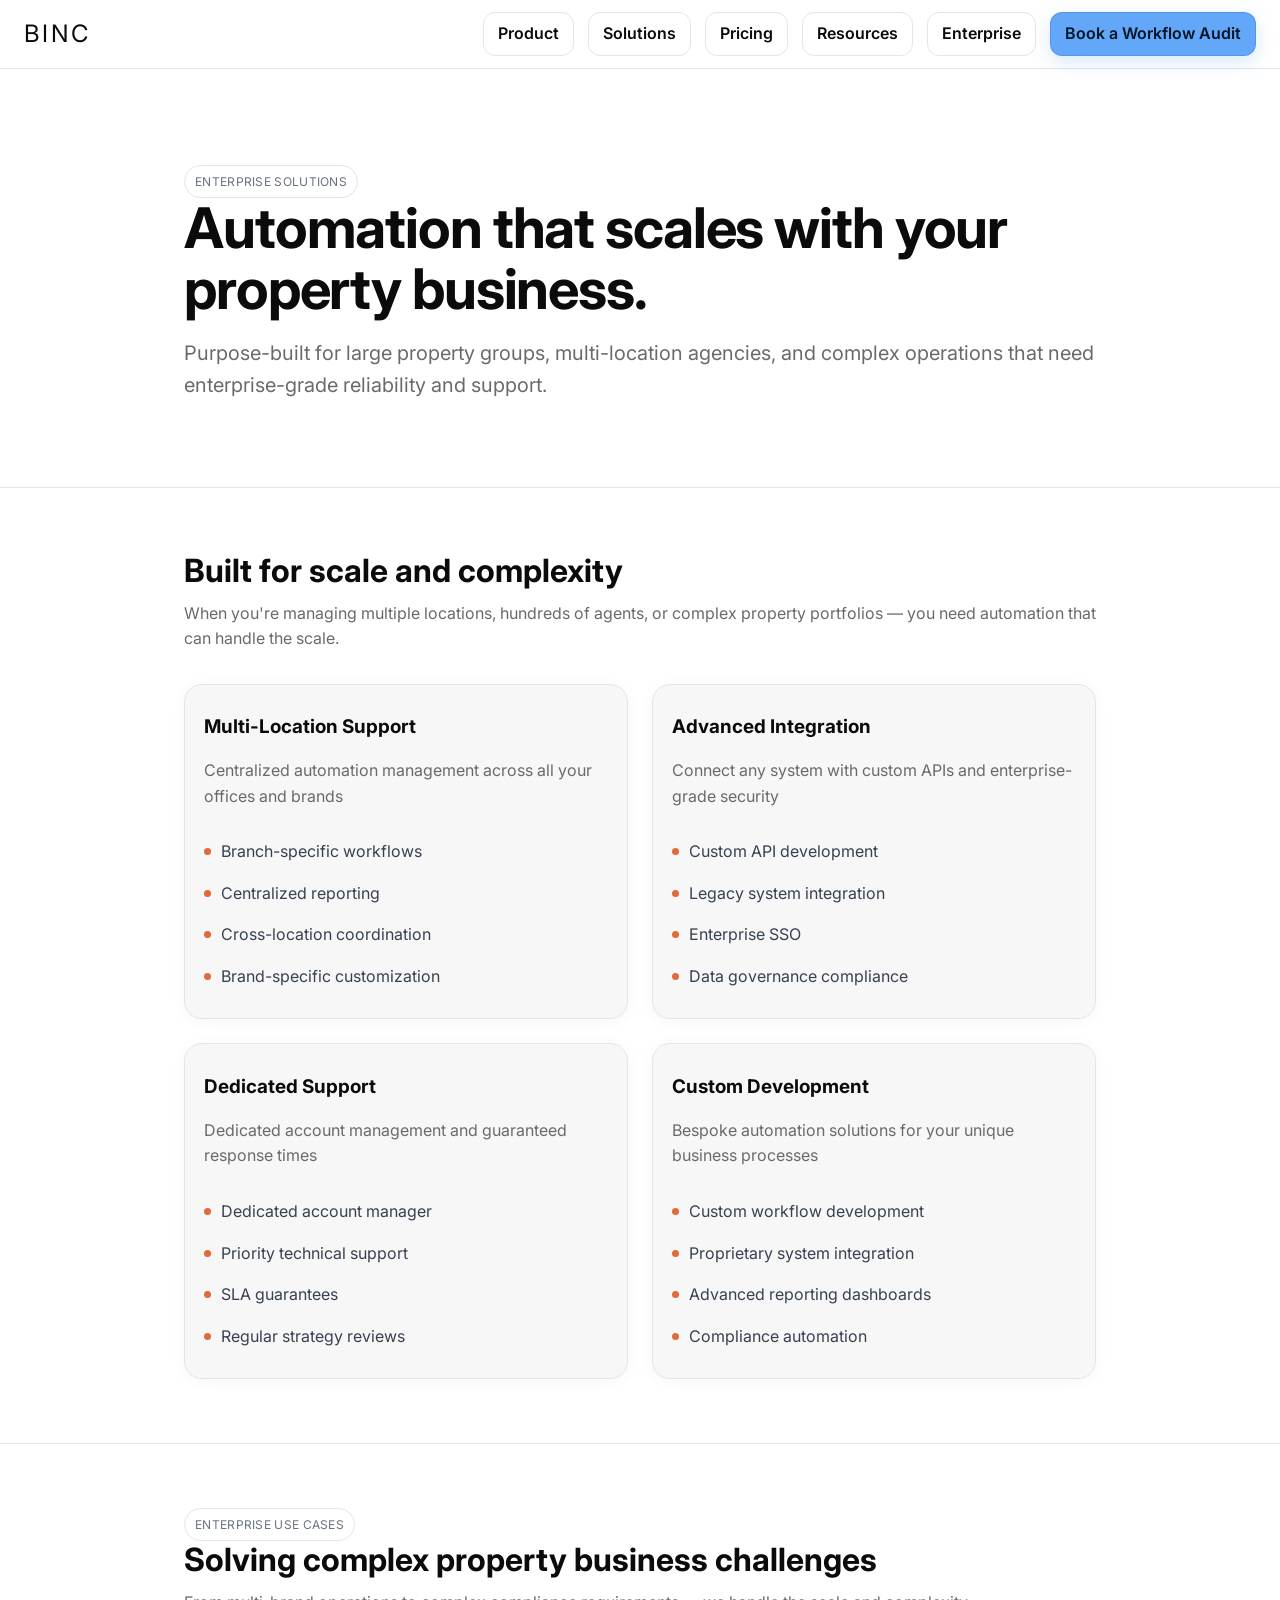
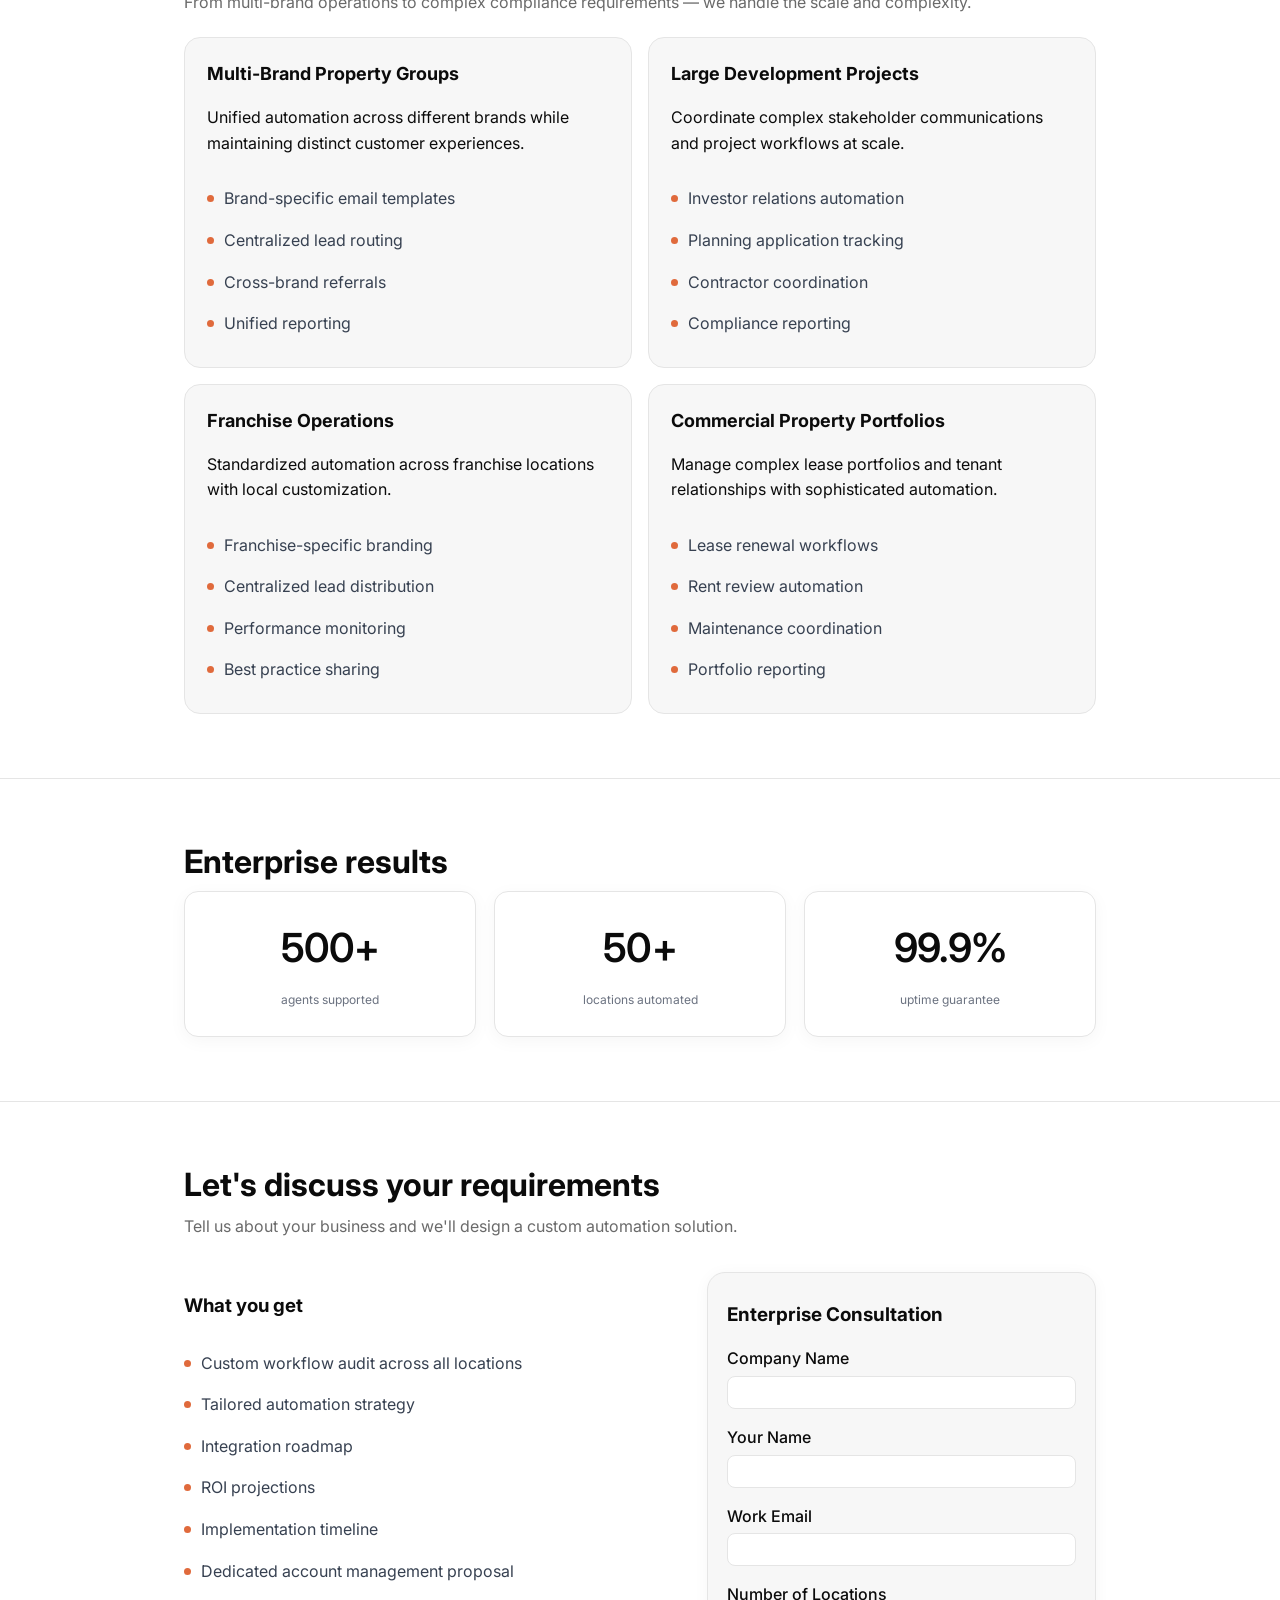
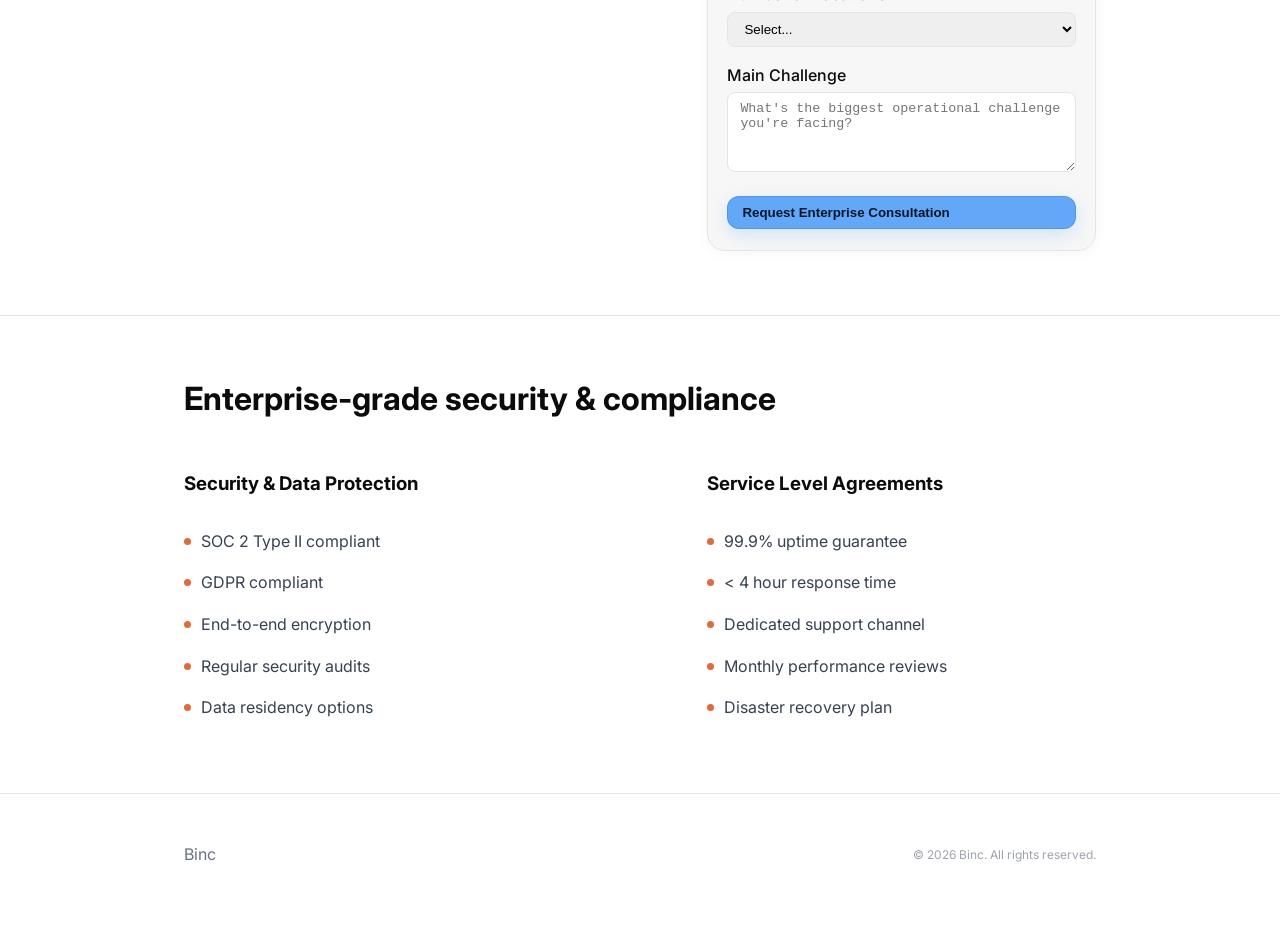
==== enterprise.html @ 6289977e "Initial Binc AI website - professional multi-page property automation site" ====
<!DOCTYPE html>
<html lang="en">
<head>
  <meta charset="utf-8" />
  <meta name="viewport" content="width=device-width, initial-scale=1" />
  <title>Enterprise — Binc AI for Large Property Businesses</title>
  <meta name="description" content="Enterprise-grade AI workflow automation for large property businesses, groups, and multi-location operations." />
  <link rel="preconnect" href="https://fonts.googleapis.com">
  <link rel="preconnect" href="https://fonts.gstatic.com" crossorigin>
  <link href="https://fonts.googleapis.com/css2?family=Inter:wght@400;500;600;700&display=swap" rel="stylesheet">
  <link rel="stylesheet" href="./styles.css?v=9">
</head>
<body>
  <header>
    <nav class="wrap nav" aria-label="Main navigation" style="display: flex !important; justify-content: space-between !important; align-items: center !important; width: 100% !important; max-width: none !important;">
      <div class="brand" aria-label="Binc home">
        <a href="./index.html" style="display:flex; align-items:center; text-decoration:none; color:inherit">
          <span style="font-size: 24px; font-weight: 400; letter-spacing: 0.1em;">BINC</span>
        </a>
      </div>
      <div style="display: flex; align-items: center;">
        <a href="./product.html" class="btn btn-ghost">Product</a>
        <a href="./solutions.html" class="btn btn-ghost">Solutions</a>
        <a href="./prices.html" class="btn btn-ghost">Pricing</a>
        <a href="./resources.html" class="btn btn-ghost">Resources</a>
        <a href="./enterprise.html" class="btn btn-ghost">Enterprise</a>
        <a href="./index.html#audit" class="btn btn-primary">Book a Workflow Audit</a>
      </div>
    </nav>
  </header>

  <main>
    <!-- HERO -->
    <section class="hero">
      <div class="wrap">
        <span class="pill">Enterprise Solutions</span>
        <h1>Automation that scales with your property business.</h1>
        <p class="sub">Purpose-built for large property groups, multi-location agencies, and complex operations that need enterprise-grade reliability and support.</p>
      </div>
    </section>

    <!-- ENTERPRISE FEATURES -->
    <section>
      <div class="wrap">
        <h2>Built for scale and complexity</h2>
        <p class="lead">When you're managing multiple locations, hundreds of agents, or complex property portfolios — you need automation that can handle the scale.</p>
        
        <div class="cards" style="grid-template-columns:repeat(2,1fr); gap:24px; margin-top:32px">
          <div class="card">
            <h3>Multi-Location Support</h3>
            <p class="muted">Centralized automation management across all your offices and brands</p>
            <ul class="clean">
              <li>Branch-specific workflows</li>
              <li>Centralized reporting</li>
              <li>Cross-location coordination</li>
              <li>Brand-specific customization</li>
            </ul>
          </div>
          
          <div class="card">
            <h3>Advanced Integration</h3>
            <p class="muted">Connect any system with custom APIs and enterprise-grade security</p>
            <ul class="clean">
              <li>Custom API development</li>
              <li>Legacy system integration</li>
              <li>Enterprise SSO</li>
              <li>Data governance compliance</li>
            </ul>
          </div>
          
          <div class="card">
            <h3>Dedicated Support</h3>
            <p class="muted">Dedicated account management and guaranteed response times</p>
            <ul class="clean">
              <li>Dedicated account manager</li>
              <li>Priority technical support</li>
              <li>SLA guarantees</li>
              <li>Regular strategy reviews</li>
            </ul>
          </div>
          
          <div class="card">
            <h3>Custom Development</h3>
            <p class="muted">Bespoke automation solutions for your unique business processes</p>
            <ul class="clean">
              <li>Custom workflow development</li>
              <li>Proprietary system integration</li>
              <li>Advanced reporting dashboards</li>
              <li>Compliance automation</li>
            </ul>
          </div>
        </div>
      </div>
    </section>

    <!-- USE CASES -->
    <section class="integrations">
      <div class="wrap">
        <span class="pill">Enterprise Use Cases</span>
        <h2>Solving complex property business challenges</h2>
        <p class="lead">From multi-brand operations to complex compliance requirements — we handle the scale and complexity.</p>
        
        <div class="grid" aria-label="Enterprise use cases">
          <div class="bucket">
            <h3>Multi-Brand Property Groups</h3>
            <p class="muted">Unified automation across different brands while maintaining distinct customer experiences.</p>
            <ul class="clean">
              <li>Brand-specific email templates</li>
              <li>Centralized lead routing</li>
              <li>Cross-brand referrals</li>
              <li>Unified reporting</li>
            </ul>
          </div>
          
          <div class="bucket">
            <h3>Large Development Projects</h3>
            <p class="muted">Coordinate complex stakeholder communications and project workflows at scale.</p>
            <ul class="clean">
              <li>Investor relations automation</li>
              <li>Planning application tracking</li>
              <li>Contractor coordination</li>
              <li>Compliance reporting</li>
            </ul>
          </div>
          
          <div class="bucket">
            <h3>Franchise Operations</h3>
            <p class="muted">Standardized automation across franchise locations with local customization.</p>
            <ul class="clean">
              <li>Franchise-specific branding</li>
              <li>Centralized lead distribution</li>
              <li>Performance monitoring</li>
              <li>Best practice sharing</li>
            </ul>
          </div>
          
          <div class="bucket">
            <h3>Commercial Property Portfolios</h3>
            <p class="muted">Manage complex lease portfolios and tenant relationships with sophisticated automation.</p>
            <ul class="clean">
              <li>Lease renewal workflows</li>
              <li>Rent review automation</li>
              <li>Maintenance coordination</li>
              <li>Portfolio reporting</li>
            </ul>
          </div>
        </div>
      </div>
    </section>

    <!-- ENTERPRISE STATS -->
    <section>
      <div class="wrap">
        <h2>Enterprise results</h2>
        <div class="stats-row" style="background:transparent; border:none; padding:0">
          <div class="stat-box">
            <span class="num">500+</span>
            <span class="label">agents supported</span>
          </div>
          <div class="stat-box">
            <span class="num">50+</span>
            <span class="label">locations automated</span>
          </div>
          <div class="stat-box">
            <span class="num">99.9%</span>
            <span class="label">uptime guarantee</span>
          </div>
        </div>
      </div>
    </section>

    <!-- ENTERPRISE CONTACT FORM -->
    <section class="integrations">
      <div class="wrap">
        <h2>Let's discuss your requirements</h2>
        <p class="lead">Tell us about your business and we'll design a custom automation solution.</p>
        
        <div class="grid-2" style="margin-top:32px">
          <div>
            <h3>What you get</h3>
            <ul class="clean">
              <li>Custom workflow audit across all locations</li>
              <li>Tailored automation strategy</li>
              <li>Integration roadmap</li>
              <li>ROI projections</li>
              <li>Implementation timeline</li>
              <li>Dedicated account management proposal</li>
            </ul>
          </div>
          
          <div class="card">
            <h3>Enterprise Consultation</h3>
            <form style="margin-top:16px">
              <div style="margin-bottom:16px">
                <label style="display:block; margin-bottom:4px; font-weight:500">Company Name</label>
                <input type="text" name="company" required style="width:100%; padding:8px 12px; border:1px solid var(--line); border-radius:8px">
              </div>
              <div style="margin-bottom:16px">
                <label style="display:block; margin-bottom:4px; font-weight:500">Your Name</label>
                <input type="text" name="name" required style="width:100%; padding:8px 12px; border:1px solid var(--line); border-radius:8px">
              </div>
              <div style="margin-bottom:16px">
                <label style="display:block; margin-bottom:4px; font-weight:500">Work Email</label>
                <input type="email" name="email" required style="width:100%; padding:8px 12px; border:1px solid var(--line); border-radius:8px">
              </div>
              <div style="margin-bottom:16px">
                <label style="display:block; margin-bottom:4px; font-weight:500">Number of Locations</label>
                <select name="locations" required style="width:100%; padding:8px 12px; border:1px solid var(--line); border-radius:8px">
                  <option value="">Select...</option>
                  <option value="5-10">5-10 locations</option>
                  <option value="11-25">11-25 locations</option>
                  <option value="26-50">26-50 locations</option>
                  <option value="50+">50+ locations</option>
                </select>
              </div>
              <div style="margin-bottom:16px">
                <label style="display:block; margin-bottom:4px; font-weight:500">Main Challenge</label>
                <textarea name="challenge" placeholder="What's the biggest operational challenge you're facing?" style="width:100%; padding:8px 12px; border:1px solid var(--line); border-radius:8px; min-height:80px"></textarea>
              </div>
              <button type="submit" class="btn btn-primary" style="width:100%">Request Enterprise Consultation</button>
            </form>
          </div>
        </div>
      </div>
    </section>

    <!-- SECURITY & COMPLIANCE -->
    <section>
      <div class="wrap">
        <h2>Enterprise-grade security & compliance</h2>
        <div class="grid-2" style="margin-top:32px">
          <div>
            <h3>Security & Data Protection</h3>
            <ul class="clean">
              <li>SOC 2 Type II compliant</li>
              <li>GDPR compliant</li>
              <li>End-to-end encryption</li>
              <li>Regular security audits</li>
              <li>Data residency options</li>
            </ul>
          </div>
          <div>
            <h3>Service Level Agreements</h3>
            <ul class="clean">
              <li>99.9% uptime guarantee</li>
              <li>< 4 hour response time</li>
              <li>Dedicated support channel</li>
              <li>Monthly performance reviews</li>
              <li>Disaster recovery plan</li>
            </ul>
          </div>
        </div>
      </div>
    </section>
  </main>

  <footer>
    <div class="wrap row">
      <div>Binc</div>
      <div class="tiny">© <span id="y"></span> Binc. All rights reserved.</div>
    </div>
  </footer>

  <script>
    document.getElementById('y').textContent = new Date().getFullYear();
  </script>
</body>
</html>
---- styles.css ----
:root{
  /* Palette (light minimal) */
  --bg:#FFFFFF;
  --text:#0B0B0B;
  --muted:#6A6A6A;
  --card:#F7F7F7;
  --line:#E5E5E5;
  --blue:#63A7F9; /* glowing blue stays */
  --orange:#E06A3C; /* brand warm accent */
  --teal:#45D4D4; /* support accent */
  --slate:#C9C9C9;
  --maxw:960px;
}

*{box-sizing:border-box}
html,body{height:100%}
body{
  margin:0; background:var(--bg); color:var(--text);
  font-family:'Inter',system-ui,-apple-system,Segoe UI,Roboto,Ubuntu,'Helvetica Neue',Arial,sans-serif;
  -webkit-font-smoothing:antialiased; -moz-osx-font-smoothing:grayscale;
  line-height:1.6;
}

a{color:inherit}
.wrap{max-width:var(--maxw); margin:0 auto; padding:0 24px}

/* Header */
header{position:sticky; top:0; z-index:40; backdrop-filter:saturate(130%) blur(12px); background:rgba(255,255,255,.8); border-bottom:1px solid var(--line)}
.nav{display:flex; align-items:center; height:68px; width:100%}
.brand{display:flex; align-items:center; gap:12px; font-weight:700; letter-spacing:.2px; flex:0 0 auto}
.dot{width:12px; height:12px; border-radius:999px; background:var(--blue); box-shadow:0 0 22px rgba(99,167,249,.55)}
.brand span{font-size:18px}
.nav > div:last-child{display:flex; align-items:center; margin-left:auto; flex:0 0 auto}
.nav a.btn{margin-left:14px}

/* Buttons */
.btn{display:inline-flex; align-items:center; gap:8px; border-radius:12px; padding:8px 14px; font-weight:600; text-decoration:none; border:1px solid transparent; transition:.2s ease}
.btn-primary{background:var(--blue); color:#021528; border:1px solid rgba(2,21,40,.12); box-shadow:0 6px 18px rgba(99,167,249,.25)}
.btn-primary:hover{transform:translateY(-1px)}
.btn-ghost{color:var(--text); border-color:var(--line); background:#fff} 
.btn-ghost:hover{background:#F4F7FF; border-color:rgba(99,167,249,.35)}

/* Hero */
.hero{padding:96px 0 72px; border-bottom:1px solid var(--line)}
.hero h1{font-size:clamp(36px,6vw,56px); line-height:1.08; margin:0 0 18px; font-weight:700; letter-spacing:-.02em}
.hero p.sub{font-size:clamp(16px,2.2vw,20px); color:var(--muted); margin:0 0 14px}

.actions{display:flex; gap:14px; flex-wrap:wrap}

/* Capacity section */
section{padding:64px 0; background:#FFFFFF;}
h2{font-size:clamp(24px,3.2vw,32px); line-height:1.2; margin:0 0 10px}
p.lead{color:var(--muted); margin:0 0 22px}
.grid-2{display:grid; grid-template-columns:1.1fr .9fr; gap:48px}
.pill{display:inline-block; padding:6px 10px; border-radius:999px; background:#fff; border:1px solid var(--line); color:#6B7280; font-size:12px; letter-spacing:.3px; text-transform:uppercase}
ul.clean{list-style:none; padding:0; margin:22px 0 0}
ul.clean li{display:flex; align-items:flex-start; gap:10px; padding:8px 0; color:#374151}
ul.clean li:before{content:''; width:7px; height:7px; border-radius:999px; background:var(--orange); display:inline-block; margin-top:9px}

/* ROI block */
.roi{padding:72px 0; border-block:1px solid var(--line); background:#FFFFFF;} 
.roi .card{background:#fff; border:1px solid var(--line); border-radius:14px; padding:18px; box-shadow:0 4px 18px rgba(0,0,0,.04)}
.card h3{margin:0 0 6px; font-size:18px}
.index{width:28px; height:28px; display:inline-grid; place-items:center; border-radius:999px; background:var(--blue); color:#021528; font-weight:600; border:1px solid rgba(99,167,249,.35); margin-right:10px;}

/* Reassurance */
.bar{height:1px; background:linear-gradient(90deg, transparent, var(--orange), transparent); opacity:.65}

/* Footer */
footer{padding:48px 0 64px; border-top:1px solid var(--line); color:#B9B9B9}
footer .row{display:flex; align-items:center; justify-content:space-between; gap:16px; flex-wrap:wrap}
.tiny{font-size:12px; opacity:.65}

/* Responsive */
@media (max-width:900px){
  .grid-2{grid-template-columns:1fr; gap:22px}
  .cards{grid-template-columns:1fr}
  .hero{padding:64px 0 40px}
  .logo-row{grid-template-columns:repeat(3, minmax(0,1fr))}
  .calc .row{grid-template-columns:1fr}
}

/* Integrations */
.integrations .grid{display:grid; grid-template-columns:repeat(2,1fr); gap:16px}
.integrations .bucket{background:var(--card); border:1px solid var(--line); border-radius:16px; padding:22px}
.integrations .bucket h3{margin:0 0 6px; font-size:18px}
.logo-row{margin-top:16px; display:grid; grid-template-columns:repeat(4, minmax(0,1fr)); gap:16px}
.logo{border:1px solid var(--line); border-radius:12px; padding:10px 12px; text-align:center; color:#4B5563; font-size:13px; background:#fff}
.logo img, img.logo{max-width:100%; height:60px; object-fit:contain; border:none; border-radius:0; padding:12px; background:transparent}
.calc{margin-top:22px}
.calc .row{display:grid; grid-template-columns:repeat(3,1fr); gap:12px}
.calc label{display:block; font-size:12px; color:#C9CDD2; margin-bottom:6px}
.calc input{width:100%; background:#fff; border:1px solid var(--line); border-radius:10px; padding:10px 12px; color:var(--text)}
.calc .result{margin-top:14px; background:#fff; border:1px solid var(--line); border-radius:12px; padding:12px}

/* Stat bar */
.statbar{border-bottom:1px solid var(--line); background:#FAFBFF}
.stats-row{display:grid; grid-template-columns:repeat(3,1fr); gap:18px; align-items:stretch}
.stat-box{background:#fff; border:1px solid var(--line); border-radius:14px; padding:24px; text-align:center; position:relative; box-shadow:0 4px 18px rgba(0,0,0,.04)}
.stat-box .num{display:block; font-size:clamp(28px,5vw,40px); font-weight:600; letter-spacing:-.02em; margin-bottom:6px}
.stat-box .label{color:#6B7280; font-size:12px}

/* Tooltip */
.stat-box[data-tip]:after{content:attr(data-tip); position:absolute; left:50%; transform:translate(-50%, 8px); bottom:-8px; width:max-content; max-width:260px; background:#111827; color:#F9FAFB; font-size:12px; padding:8px 10px; border-radius:8px; opacity:0; pointer-events:none; transition:.15s ease; box-shadow:0 8px 18px rgba(0,0,0,.18)}
.stat-box:hover:after{opacity:1; transform:translate(-50%, 12px)}

.lead-form{display:flex; gap:10px; align-items:center; justify-content:center; max-width:520px; margin:10px auto 0}
.lead-input{flex:1; min-width:220px; max-width:320px; background:#fff; border:1px solid var(--line); border-radius:10px; padding:8px 12px; color:var(--text)}

/* Improve readability in lower sections */
.integrations{background:#FFFFFF; border-top:1px solid var(--line); border-bottom:1px solid var(--line);}
footer{color:#6B7280}

/* Cards */
.cards{display:grid; grid-template-columns:repeat(auto-fit, minmax(280px, 1fr)); gap:2rem; margin-top:1.2rem}
.card{position:relative; padding:1.6rem 1.2rem 1.3rem 1.2rem; background:var(--card); border:1px solid var(--line); border-radius:18px; transition:.18s all ease; box-shadow: 0 2px 16px 0 rgba(0,0,0,0.04); min-width:0; z-index:1}
.card:hover{transform: translateY(-4px) scale(1.01); border-color:var(--blue); box-shadow: 0 6px 24px rgba(99,167,249,.15)}
.card h3{margin:.1rem 0 .4rem; font-size:1.18rem}
.card p{color:var(--muted)}

/* ROI Section fixes */
.roi .card .stat{font-size:1.1rem; font-weight:600; color:var(--text); margin-bottom:8px}
.roi .card .muted{color:var(--muted); font-size:0.95rem}
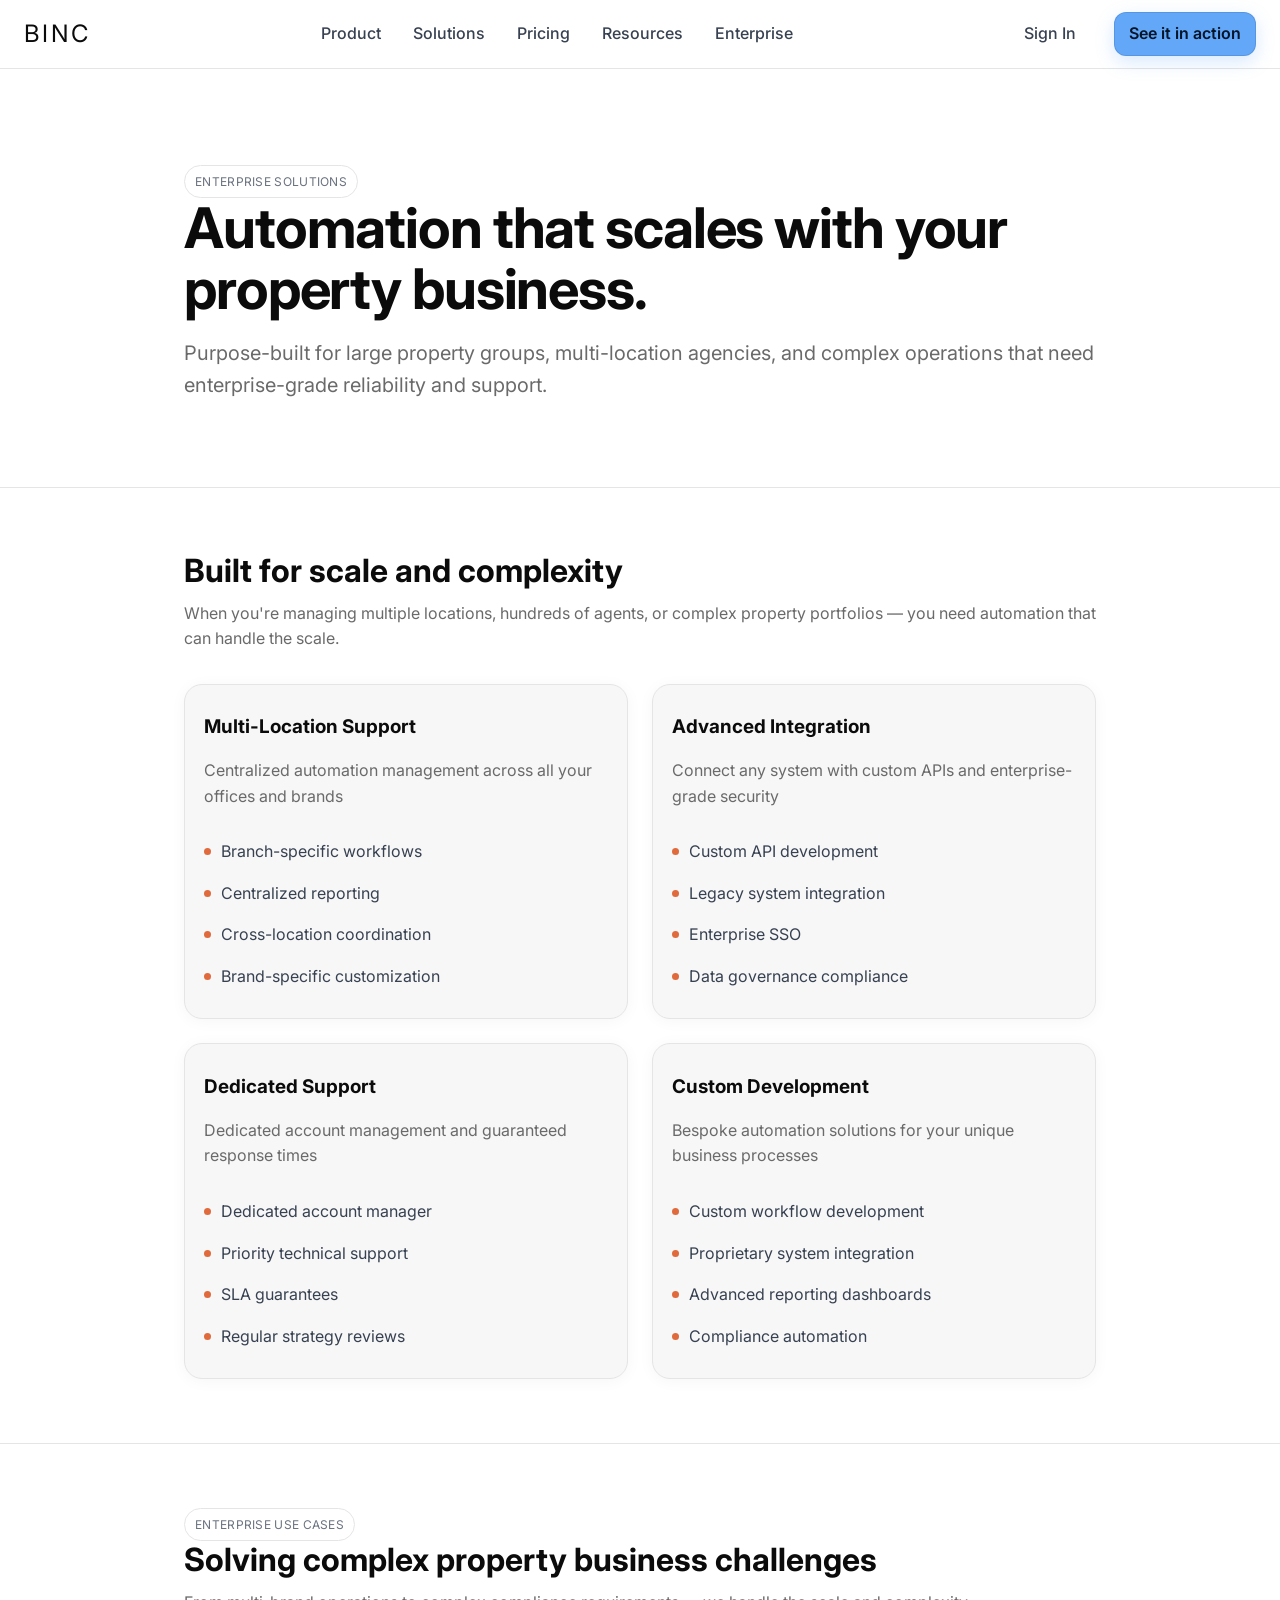
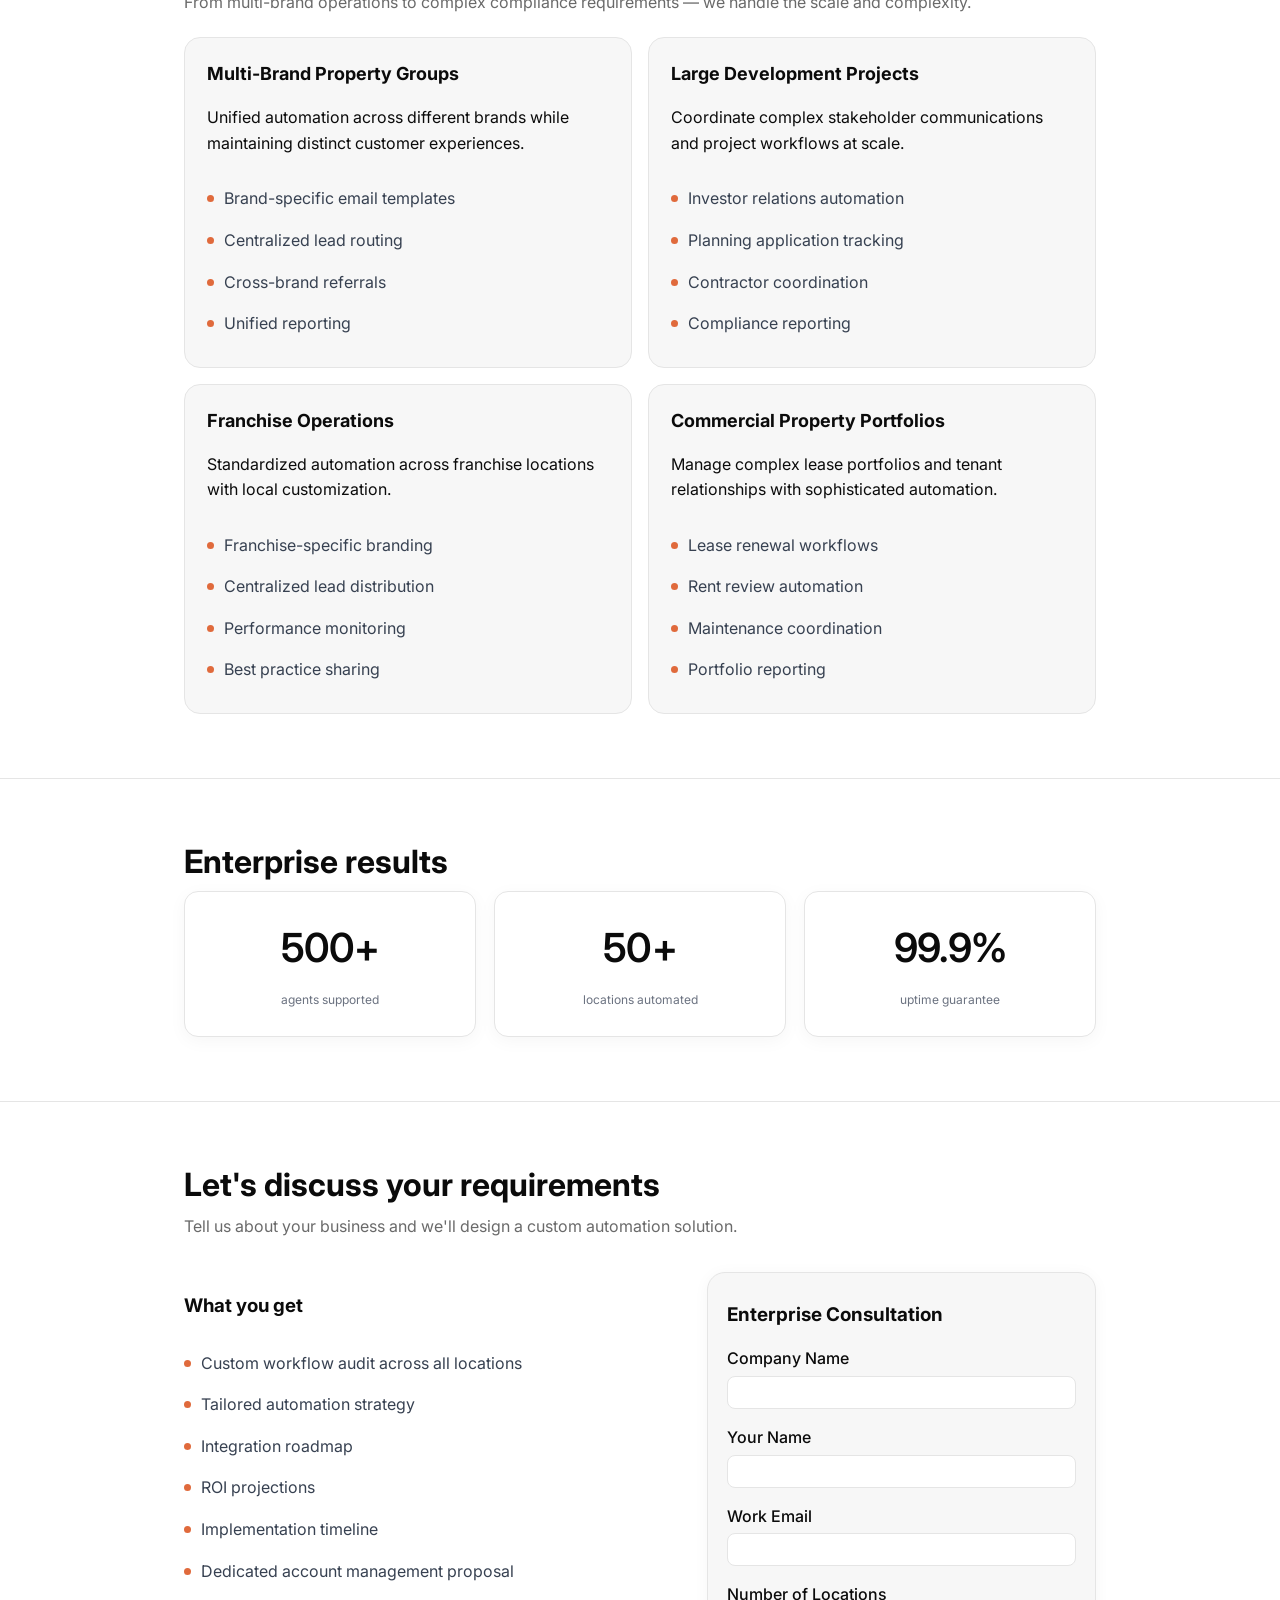
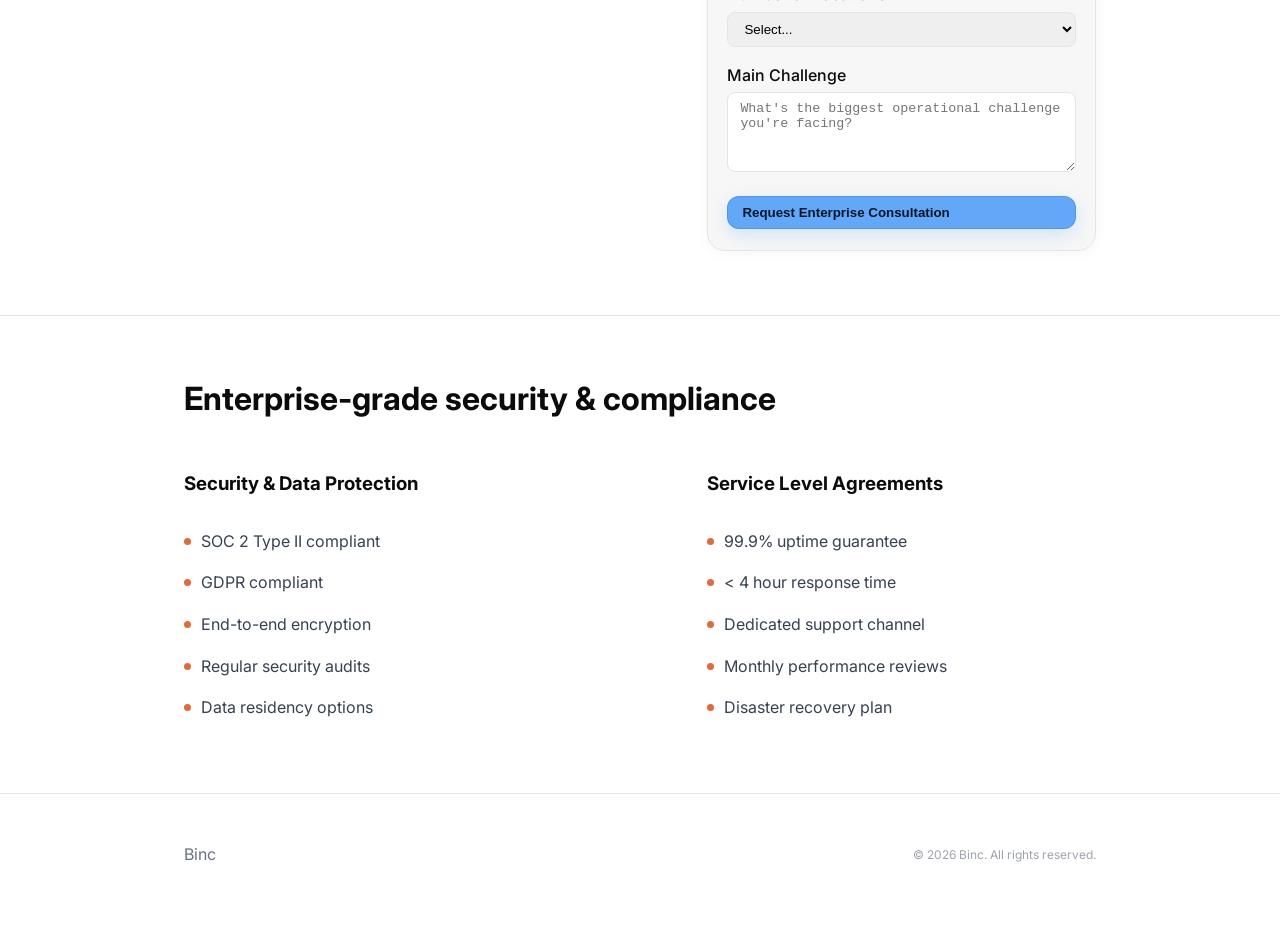
==== commit 296af6c0: "Update: Centralized hero button and standardized header navigation across all pages" ====
--- a/enterprise.html
+++ b/enterprise.html
@@ -12,19 +12,24 @@
 </head>
 <body>
   <header>
-    <nav class="wrap nav" aria-label="Main navigation" style="display: flex !important; justify-content: space-between !important; align-items: center !important; width: 100% !important; max-width: none !important;">
+    <nav class="wrap nav" aria-label="Main navigation" style="display: flex !important; align-items: center !important; width: 100% !important; max-width: none !important; padding: 16px 24px;">
       <div class="brand" aria-label="Binc home">
         <a href="./index.html" style="display:flex; align-items:center; text-decoration:none; color:inherit">
           <span style="font-size: 24px; font-weight: 400; letter-spacing: 0.1em;">BINC</span>
         </a>
       </div>
-      <div style="display: flex; align-items: center;">
-        <a href="./product.html" class="btn btn-ghost">Product</a>
-        <a href="./solutions.html" class="btn btn-ghost">Solutions</a>
-        <a href="./prices.html" class="btn btn-ghost">Pricing</a>
-        <a href="./resources.html" class="btn btn-ghost">Resources</a>
-        <a href="./enterprise.html" class="btn btn-ghost">Enterprise</a>
-        <a href="./index.html#audit" class="btn btn-primary">Book a Workflow Audit</a>
+      
+      <div style="display: flex; align-items: center; justify-content: center; flex: 1; gap: 32px;">
+        <a href="./product.html" style="text-decoration: none; color: #374151; font-weight: 500; padding: 8px 0;">Product</a>
+        <a href="./solutions.html" style="text-decoration: none; color: #374151; font-weight: 500; padding: 8px 0;">Solutions</a>
+        <a href="./prices.html" style="text-decoration: none; color: #374151; font-weight: 500; padding: 8px 0;">Pricing</a>
+        <a href="./resources.html" style="text-decoration: none; color: #374151; font-weight: 500; padding: 8px 0;">Resources</a>
+        <a href="./enterprise.html" style="text-decoration: none; color: #374151; font-weight: 500; padding: 8px 0;">Enterprise</a>
+      </div>
+
+      <div style="display: flex; align-items: center; gap: 24px;">
+        <a href="#signin" style="text-decoration: none; color: #374151; font-weight: 500; padding: 8px 0;">Sign In</a>
+        <a href="./index.html#demo" class="btn btn-primary">See it in action</a>
       </div>
     </nav>
   </header>
